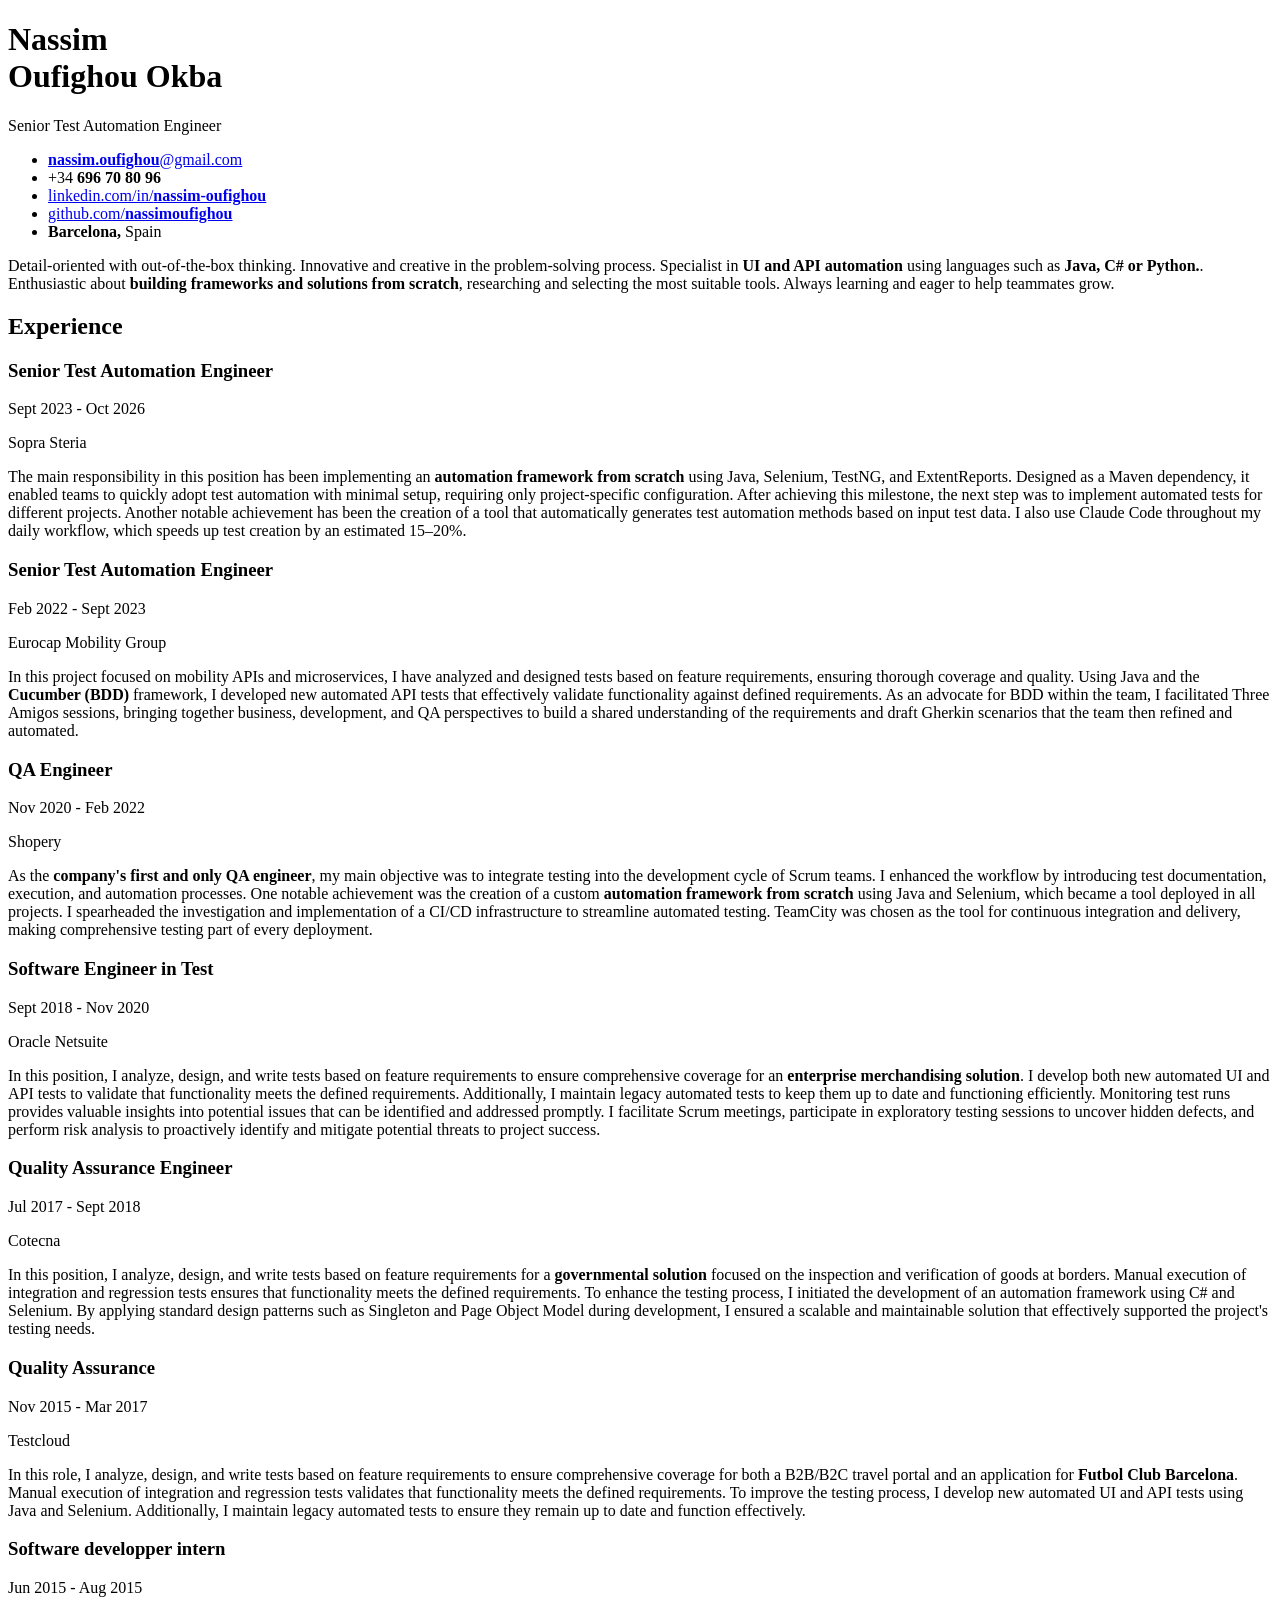
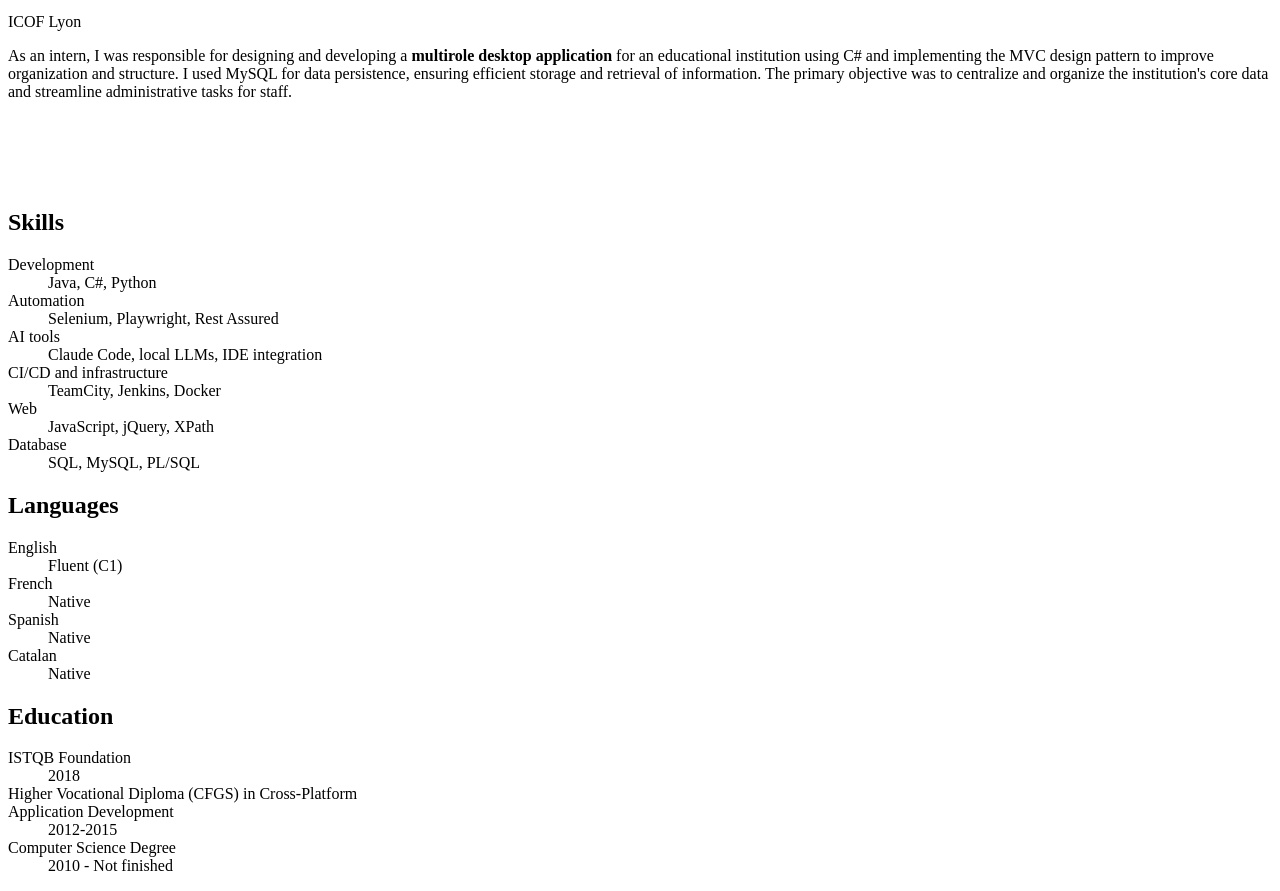
==== index.html @ 7942ec1b "Rename file for github pages to pick it." ====
<!DOCTYPE html>
<html lang="en">
<head>
    <meta charset="utf-8">
    <title>Nassim Oufighou Okba - Senior Test Automation Engineer [EN]</title>
    <link rel="stylesheet" href="../css/style.css">
    <link rel="preconnect" href="https://fonts.googleapis.com">
    <link rel="preconnect" href="https://fonts.gstatic.com" crossorigin>
    <link href="https://fonts.googleapis.com/css2?family=Space+Mono:ital,wght@0,400;0,700;1,400;1,700&display=swap"
          rel="stylesheet">
</head>
<body>
<div class="page">
    <header class="header">
        <h1 class="name">Nassim<br>Oufighou Okba</h1>
        <p class="role">Senior Test Automation Engineer</p>
        <ul class="contact accent">
            <li><a href="mailto:nassim.oufighou@gmail.com"><strong>nassim.oufighou</strong>@gmail.com</a></li>
            <li>+34 <strong>696 70 80 96</strong></li>
            <li><a href="https://www.linkedin.com/in/nassim-oufighou/">linkedin.com/in/<strong>nassim-oufighou</strong></a>
            </li>
            <li><a href="https://github.com/nassimoufighou/">github.com/<strong>nassimoufighou</strong></a>
            </li>
            <li><strong>Barcelona,</strong> Spain</li>
        </ul>
    </header>

    <section>
        <!-- BIO -->
        <p class="bio">
            Detail-oriented with out-of-the-box thinking. Innovative and creative in the problem-solving process.
            Specialist in <strong>UI and API automation</strong> using languages such as <strong>Java, C# or Python.</strong>.
            Enthusiastic about <strong>building frameworks and solutions from scratch</strong>, researching and
            selecting the most suitable tools. Always learning and eager to help teammates grow.
        </p>
    </section>

    <section class="section">
        <h2 class="rule">Experience</h2>
        <div class="work accent">
            <!--SOPRA STERIA-->
            <div class="job-content">
                <div class="job-header">
                    <h3 class="job-position">Senior Test Automation Engineer</h3>
                    <p class="period">Sept 2023 - Oct 2026</p>
                </div>
                <p class="company medium">Sopra Steria</p>
                <p class="job-description">
                    The main responsibility in this position has been implementing an <strong>automation framework from
                    scratch</strong> using Java, Selenium, TestNG, and ExtentReports. Designed as a Maven dependency, it
                    enabled teams to quickly adopt test automation with minimal setup, requiring only project-specific
                    configuration. After achieving this milestone, the next step was to implement automated tests for
                    different projects. Another notable achievement has been the creation of a tool that automatically
                    generates test automation methods based on input test data. I also use Claude Code throughout my
                    daily workflow, which speeds up test creation by an estimated 15–20%.
                </p>
            </div>

            <!--EUROPCAR-->
            <div class="job-content">
                <div class="job-header">
                    <h3 class="job-position">Senior Test Automation Engineer</h3>
                    <p class="period">Feb 2022 - Sept 2023</p>
                </div>
                <p class="company medium">Eurocap Mobility Group</p>
                <p class="job-description">
                    In this project focused on mobility APIs and microservices, I have analyzed and designed tests based
                    on feature requirements, ensuring thorough coverage and quality. Using Java and the <strong>Cucumber
                    (BDD)</strong> framework, I developed new automated API tests that effectively validate
                    functionality against defined requirements. As an advocate for BDD within the team, I facilitated
                    Three Amigos sessions, bringing together business, development, and QA perspectives to build a
                    shared understanding of the requirements and draft Gherkin scenarios that the team then refined and
                    automated.
                </p>
            </div>

            <!--SHOPERY-->
            <div class="job-content page-end">
                <div class="job-header">
                    <h3 class="job-position">QA Engineer</h3>
                    <p class="period">Nov 2020 - Feb 2022</p>
                </div>
                <p class="company medium">Shopery</p>
                <p class="job-description">
                    As the <strong>company's first and only QA engineer</strong>, my main objective was to integrate
                    testing into the development cycle of Scrum teams. I enhanced the workflow by introducing test
                    documentation, execution, and automation processes. One notable achievement was the creation of a
                    custom <strong>automation framework from scratch</strong> using Java and Selenium, which became a
                    tool deployed in all projects.

                    I spearheaded the investigation and implementation of a CI/CD infrastructure to streamline automated
                    testing. TeamCity was chosen as the tool for continuous integration and delivery, making
                    comprehensive testing part of every deployment.
                </p>
            </div>

            <!--ORACLE-->
            <div class="job-content page-start">
                <div class="job-header">
                    <h3 class="job-position">Software Engineer in Test</h3>
                    <p class="period">Sept 2018 - Nov 2020</p>
                </div>
                <p class="company medium">Oracle Netsuite</p>
                <p class="job-description">
                    In this position, I analyze, design, and write tests based on feature requirements to ensure
                    comprehensive coverage for an <strong>enterprise merchandising solution</strong>. I develop both new
                    automated UI and API tests to validate that functionality meets the defined requirements.

                    Additionally, I maintain legacy automated tests to keep them up to date and functioning efficiently.
                    Monitoring test runs provides valuable insights into potential issues that can be identified and
                    addressed promptly. I facilitate Scrum meetings, participate in exploratory testing sessions to
                    uncover hidden defects, and perform risk analysis to proactively identify and mitigate potential
                    threats to project success.
                </p>
            </div>

            <!--COTECNA-->
            <div class="job-content">
                <div class="job-header">
                    <h3 class="job-position">Quality Assurance Engineer</h3>
                    <p class="period">Jul 2017 - Sept 2018</p>
                </div>
                <p class="company medium">Cotecna</p>
                <p class="job-description">
                    In this position, I analyze, design, and write tests based on feature requirements for a <strong>governmental
                    solution</strong> focused on the inspection and verification of goods at borders. Manual execution
                    of integration and regression tests ensures that functionality meets the defined requirements.

                    To enhance the testing process, I initiated the development of an automation framework using C# and
                    Selenium. By applying standard design patterns such as Singleton and Page Object Model during
                    development, I ensured a scalable and maintainable solution that effectively supported the project's
                    testing needs.
                </p>
            </div>

            <!--TESTCLOUD-->
            <div class="job-content">
                <div class="job-header">
                    <h3 class="job-position">Quality Assurance</h3>
                    <p class="period">Nov 2015 - Mar 2017</p>
                </div>
                <p class="company medium">Testcloud</p>
                <p class="job-description">
                    In this role, I analyze, design, and write tests based on feature requirements to ensure
                    comprehensive coverage for both a B2B/B2C travel portal and an application for <strong>Futbol Club
                    Barcelona</strong>. Manual execution of integration and regression tests validates that
                    functionality meets the defined requirements.

                    To improve the testing process, I develop new automated UI and API tests using Java and Selenium.
                    Additionally, I maintain legacy automated tests to ensure they remain up to date and function
                    effectively.
                </p>
            </div>

            <!--ICOF-->
            <div class="job-content">
                <div class="job-header">
                    <h3 class="job-position">Software developper intern</h3>
                    <p class="period">Jun 2015 - Aug 2015</p>
                </div>
                <p class="company medium">ICOF Lyon</p>
                <p class="job-description">
                    As an intern, I was responsible for designing and developing a <strong>multirole desktop
                    application</strong> for an educational institution using C# and implementing the MVC design pattern
                    to improve organization and structure. I used MySQL for data persistence, ensuring efficient storage
                    and retrieval of information. The primary objective was to centralize and organize the institution's
                    core data and streamline administrative tasks for staff.
                </p>
            </div>
        </div>
    </section>

    <!-- SKILLS -->
    <section class="section">
        <br>
        <br>
        <br>
        <br>
        <h2 class="rule">Skills</h2>
        <dl class="skills accent">
            <dt>Development</dt>
            <dd>Java, C#, Python</dd>
            <dt>Automation</dt>
            <dd>Selenium, Playwright, Rest Assured</dd>
            <dt>AI tools</dt>
            <dd>Claude Code, local LLMs, IDE integration</dd>
            <dt>CI/CD and infrastructure</dt>
            <dd>TeamCity, Jenkins, Docker</dd>
            <dt>Web</dt>
            <dd>JavaScript, jQuery, XPath</dd>
            <dt>Database</dt>
            <dd>SQL, MySQL, PL/SQL</dd>
        </dl>
    </section>

    <!-- LANGUAGES -->
    <section class="section">
        <h2 class="rule">Languages</h2>
        <dl class="languages accent">
            <dt>English</dt>
            <dd>Fluent (C1)</dd>
            <dt>French</dt>
            <dd>Native</dd>
            <dt>Spanish</dt>
            <dd>Native</dd>
            <dt>Catalan</dt>
            <dd>Native</dd>
        </dl>
    </section>

    <!-- EDUCATION -->
    <section class="section">
        <h2 class="rule">Education</h2>
        <dl class="education accent">
            <dt>ISTQB Foundation</dt>
            <dd>2018</dd>
            <dt>Higher Vocational Diploma (CFGS) in Cross-Platform <br> Application Development</dt>
            <dd>2012-2015</dd>
            <dt>Computer Science Degree</dt>
            <dd>2010 - Not finished</dd>
        </dl>
    </section>
</div>
</body>
</html>
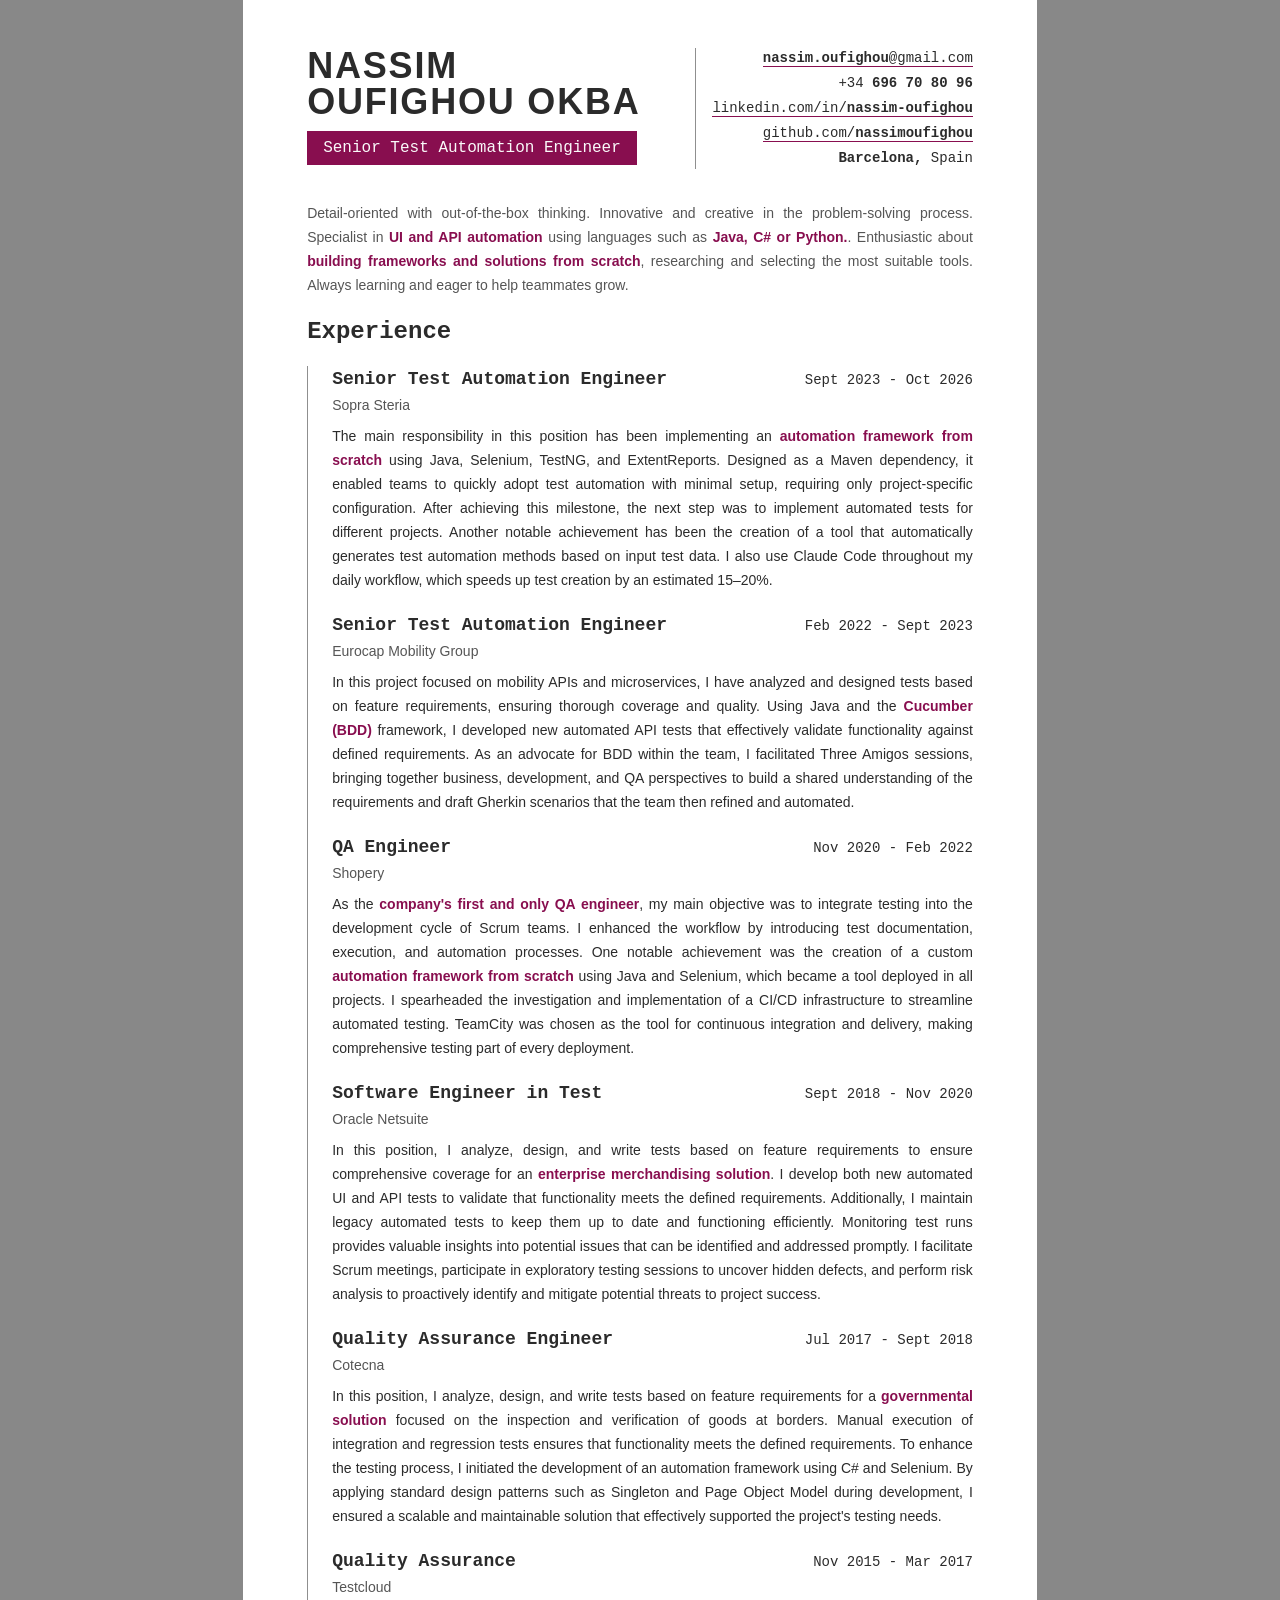
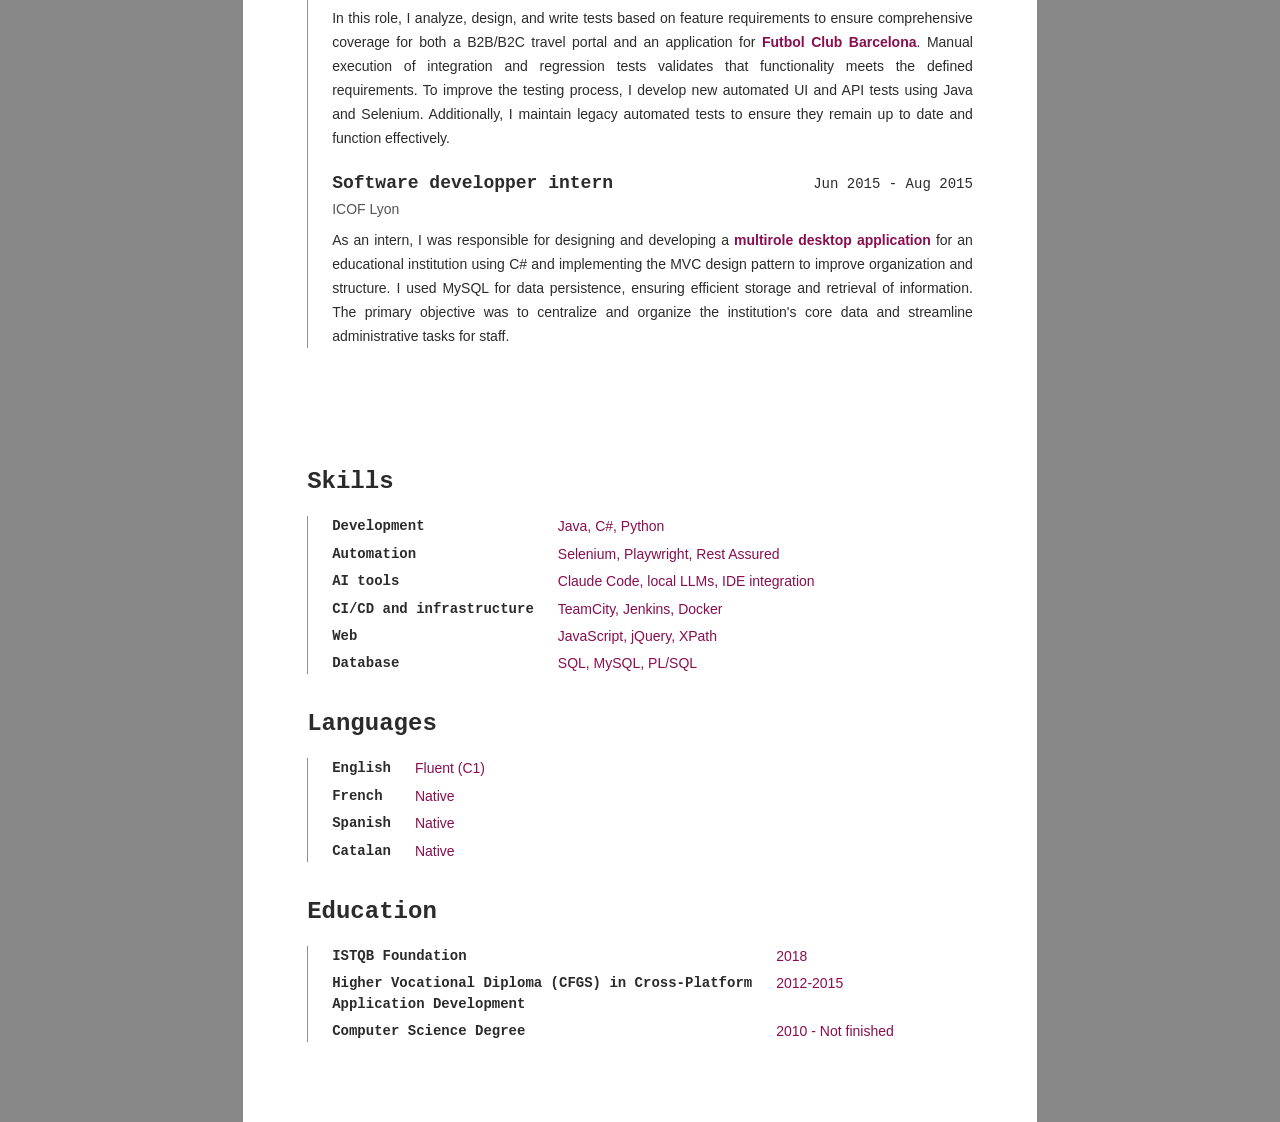
==== commit 1ee96aaa: "Fix CSS reference." ====
--- a/index.html
+++ b/index.html
@@ -3,7 +3,7 @@
 <head>
     <meta charset="utf-8">
     <title>Nassim Oufighou Okba - Senior Test Automation Engineer [EN]</title>
-    <link rel="stylesheet" href="../css/style.css">
+    <link rel="stylesheet" href="./css/style.css">
     <link rel="preconnect" href="https://fonts.googleapis.com">
     <link rel="preconnect" href="https://fonts.gstatic.com" crossorigin>
     <link href="https://fonts.googleapis.com/css2?family=Space+Mono:ital,wght@0,400;0,700;1,400;1,700&display=swap"
--- a/css/style.css
+++ b/css/style.css
@@ -0,0 +1,292 @@
+/* A4 page, no margins, backgrounds always printed */
+@page {
+    size: A4;
+    margin: 13mm 17mm;
+}
+
+:root {
+    --accent-strong: #880E4F;
+    --accent: color-mix(in srgb, var(--accent-strong) 25%, white);
+
+    --text-color: #2B2B2B;
+    --muted-color: #555555;
+    --line-color: #11111178;
+
+    --main-bg: #FFFFFF;
+    --border: 1px;
+    --border-style: solid;
+
+    /* Spacing (1rem = the base font size, 16px by default) */
+    --gap: 0.25rem; /* gap between lines in a group */
+    --group-gap: 2rem; /* gap between groups */
+    --page-pad-y: 3rem; /* page padding, top and bottom */
+    --page-pad-x: 4rem; /* page padding, left and right */
+    --indent: 1rem;
+
+    --line-height: 1.5rem;
+    --font-mono: "Space Mono", "Courier New", monospace;
+    --font-roboto: "Roboto", Arial, sans-serif; /* try "Lora", Georgia, serif */
+}
+
+* {
+    box-sizing: border-box;
+    margin: 0;
+    padding: 0;
+}
+
+body {
+    font-family: var(--font-roboto);
+    font-size: 14px;
+    line-height: 1.5;
+    color: var(--text-color);
+    -webkit-print-color-adjust: exact;
+    print-color-adjust: exact;
+    background: #888;
+}
+
+/* The page: one A4 sheet (a physical paper size, so it stays in mm) */
+.page {
+    width: 210mm;
+    min-height: 297mm;
+    margin: 0 auto;
+    padding: var(--page-pad-y) var(--page-pad-x);
+    background: var(--main-bg);
+}
+
+.bio {
+    font-family: var(--font-roboto);
+    font-weight: 400;
+    font-size: 14px;
+    text-align: justify;
+    line-height: var(--line-height);
+    margin-bottom: 1.1rem;
+    color: var(--muted-color);
+}
+
+.bio strong {
+    font-weight: 700;
+    color: var(--accent-strong);
+}
+
+h1, h2, h3 {
+    font-family: var(--font-roboto);
+}
+
+h2, h3 {
+    font-size: 18px;
+}
+
+p {
+    margin-bottom: var(--gap);
+}
+
+/* Header: the name on the left, contact list on the right, same height */
+.header {
+    display: grid;
+    grid-template-columns: 1fr auto;
+    column-gap: 1rem;
+    margin-bottom: var(--group-gap);
+}
+
+.name {
+    grid-column: 1;
+    grid-row: 1;
+    font-size: 36px;
+    font-weight: 900;
+    line-height: 1;
+    text-transform: uppercase;
+    letter-spacing: 0.05em;
+}
+
+.role {
+    font-family: var(--font-mono);
+    font-size: 16px;
+    background-color: var(--accent-strong);
+    color: #FAFAFA;
+    width: fit-content;
+    align-self: start;
+    padding: .3rem 1rem;
+    margin-top: .7rem;
+}
+
+.contact {
+    grid-column: 2;
+    grid-row: 1 / span 2;
+    list-style: none;
+    display: flex;
+    flex-direction: column;
+    justify-content: space-between;
+    align-items: flex-end;
+    padding-left: 1rem;
+    text-align: right;
+    font-family: var(--font-mono);
+    font-size: 14px;
+}
+
+.contact strong { font-weight: 700; }
+
+a {
+    color: inherit;
+    text-decoration: none;
+    border-bottom: 1px solid var(--accent-strong);
+}
+
+/* Sections */
+.section {
+    margin-bottom: var(--group-gap);
+}
+
+.section > h2 {
+    margin-bottom: 0.75rem;
+    font-family: var(--font-mono);
+}
+
+/* Job entry: logo on the left (top aligned), text on the right */
+/* Job entry */
+.work, .skills, .languages, .education {
+    padding-left: 1.5rem;
+}
+
+.job-header {
+    display: flex;
+    justify-content: space-between;
+    align-items: baseline;
+    gap: 1rem;
+}
+
+.job-header.job-position {
+    font-family: var(--font-roboto);
+    font-size: 18px;
+    font-weight: 900;
+}
+
+.job-header > .period {
+    font-family: var(--font-mono);
+    white-space: nowrap;
+}
+
+.job-position, .cover-letter h3 {
+    font-family: var(--font-mono);
+}
+
+.company {
+    color: var(--muted-color);
+    width: fit-content;
+}
+
+.job-description {
+    margin-top: 0.5rem;
+    text-align: justify;
+    line-height: var(--line-height);
+    hyphens: auto;
+}
+
+.cover-letter {
+    margin-top: 3rem;
+    line-height: 1.75rem;
+    text-align: justify;
+}
+.cover-letter > h3 {
+    font-size: 24px;
+    text-align: center;
+    margin-top: 7rem;
+    margin-bottom: 2rem;
+}
+
+.greeting {
+    margin-bottom: 1.5rem;
+}
+
+.signature {
+    margin-top: 1.5rem;
+}
+.job-description strong {
+    color: var(--accent-strong);
+}
+
+.job-content:not(:last-child) {
+    padding-bottom: 1rem;
+}
+
+/* Skills */
+.skills, .languages, .education {
+    display: grid;
+    grid-template-columns: max-content 1fr;   /* labels, then items */
+    column-gap: 1.5rem;
+    row-gap: 0.4rem;
+}
+
+.skills dt, .languages dt, .education dt {
+    font-family: var(--font-mono);
+    font-weight: 700;
+    color: var(--text-color);
+}
+
+dd {
+    color: var(--accent-strong);
+}
+
+@media print {
+    body {
+        background: none;
+    }
+
+    /* Margins now come from @page, so every printed page gets them */
+    .page {
+        width: auto;
+        min-height: 0;
+        margin: 0;
+        padding: 0;
+    }
+
+    .job-content.page-end {
+        padding-bottom: 0rem;
+    }
+
+    .page-start {
+        padding-top: 1rem;
+    }
+}
+
+/* Roboto weights and styles: use as classes, e.g. <p class="light italic"> */
+.thin {
+    font-weight: 100;
+}
+
+.light {
+    font-weight: 300;
+}
+
+.regular {
+    font-weight: 400;
+}
+
+.medium {
+    font-weight: 500;
+}
+
+.bold {
+    font-weight: 700;
+}
+
+.black {
+    font-weight: 900;
+}
+
+.italic {
+    font-style: italic;
+}
+
+.big {
+    font-size: 21px;
+}
+
+.rule {
+    font-size: 24px;
+    padding-bottom: 0.25rem;
+}
+
+.accent {
+    border-left: var(--border) solid var(--line-color);
+}
+
